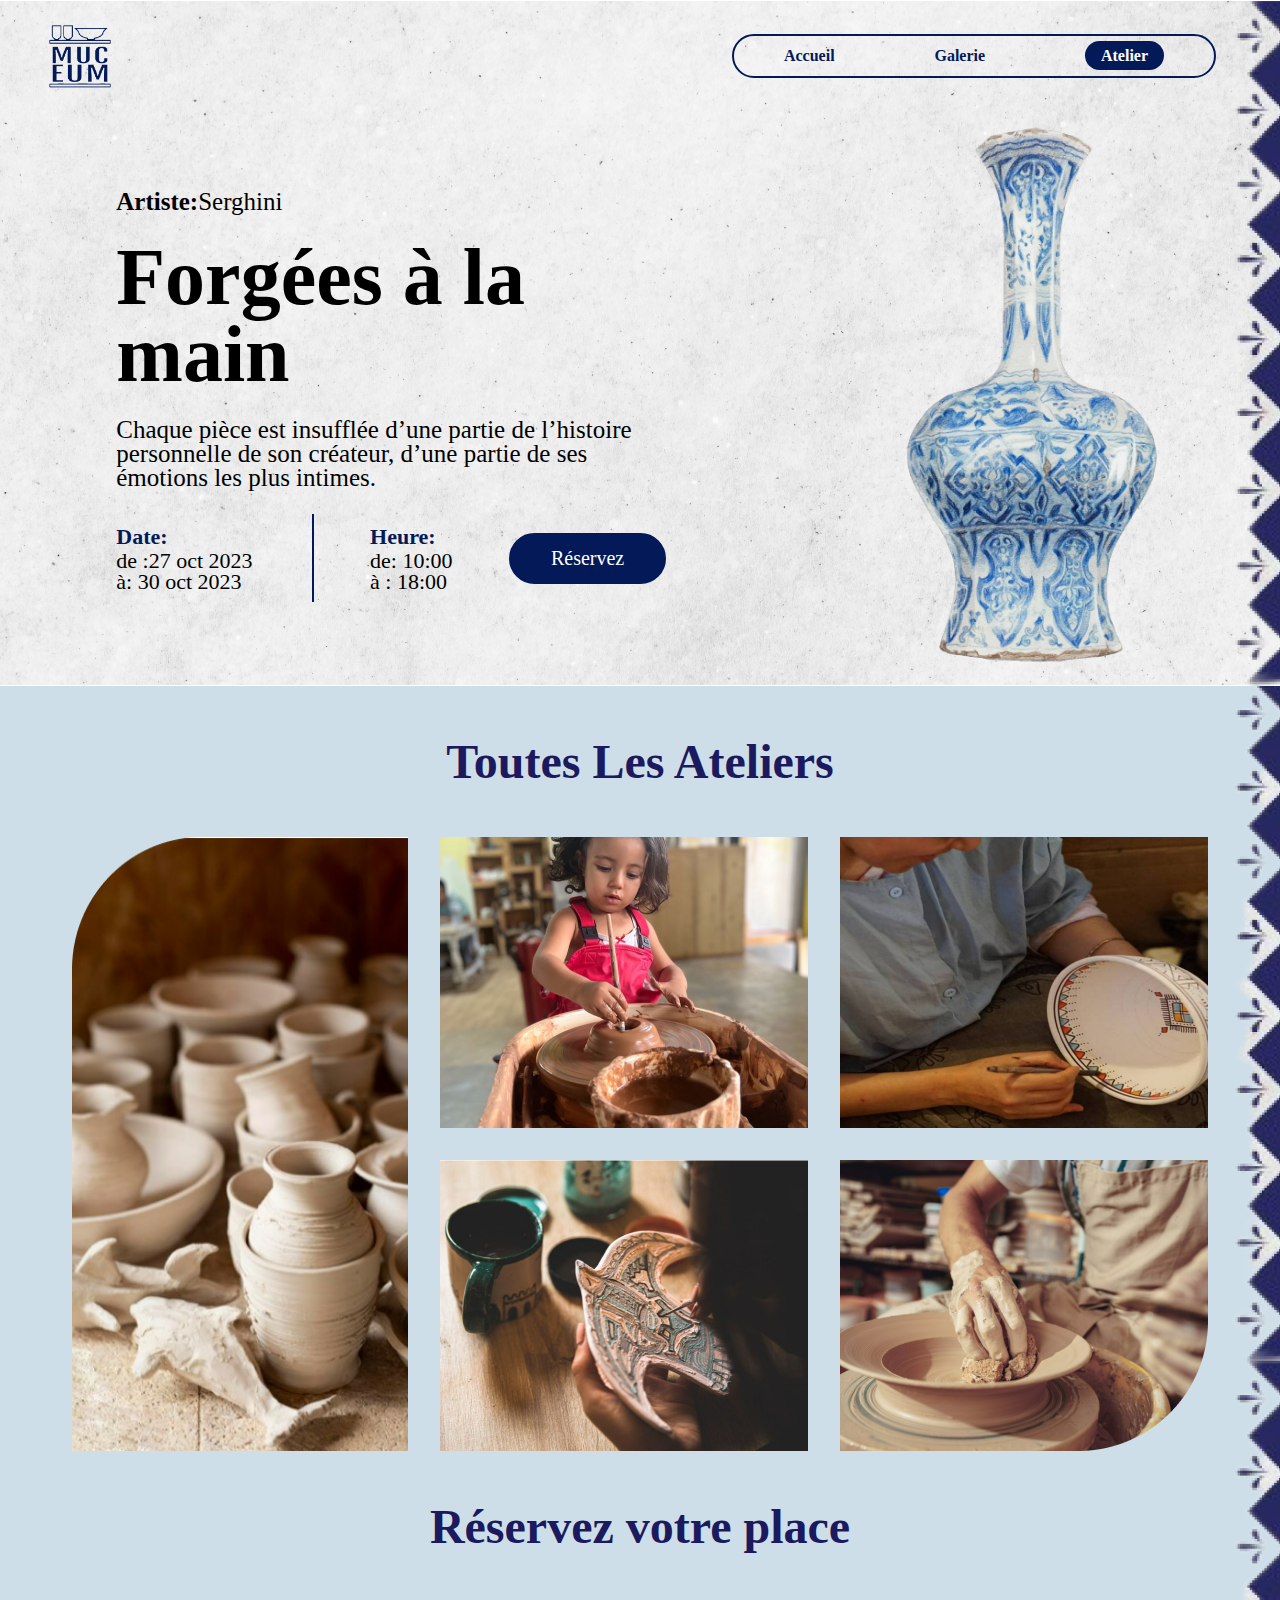
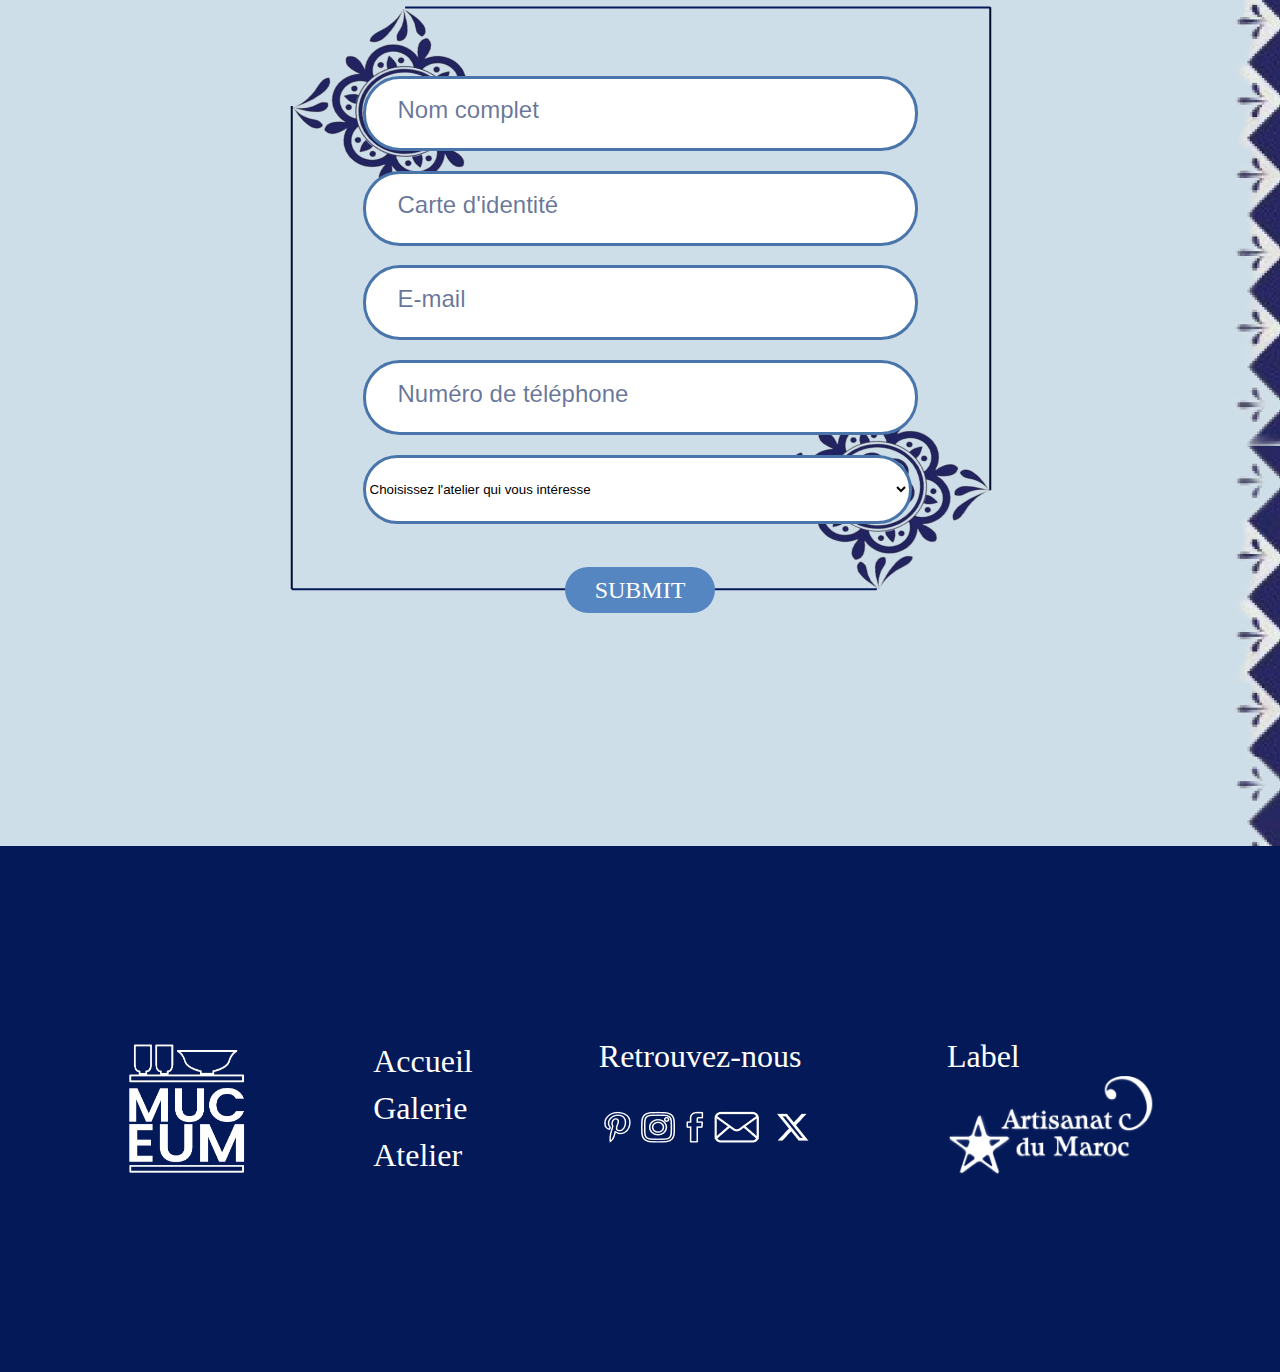
==== atelier.html @ 667f08ba "i just finished the gallery and the workshop  pages" ====
<!DOCTYPE html>
<html lang="en">
<head>
    <meta charset="UTF-8">
    <meta name="viewport" content="width=device-width, initial-scale=1.0">
    <link rel="stylesheet" href="./css/atelier.css">
    <title>Atelier</title>
</head>
<body>
    <header>
        <img src="./img/logob.png" class="logo" alt="logo" />
        <nav>
          <ul>
            <li><a href="index.html">Accueil</a></li>
            <li><a href="gallery.html">Galerie</a></li>
            <li><a class="active" href="atelier.html">Atelier</a></li>
          </ul>
        </nav>
    </header>
    <section id="sect1">
        <div class="container">
            <div class="info">
                <p><strong>Artiste:</strong>Serghini</p>
                <h1>Forgées à la main</h1>
                <p>Chaque pièce est insufflée d’une partie 
                    de l’histoire personnelle de son créateur,
                    d’une partie de ses émotions les plus intimes.</p>
                <div class="date">
                    <div class="day">
                        <h2>Date:</h2>
                        <p>de :27 oct 2023
                            à:     30 oct 2023</p>
                    </div>
                    <div class="line"></div>
                        <div class="time">
                            <h2>Heure:</h2>
                            <p style="width: 83px;">de: 10:00 
                               à  :  18:00</p>
                        </div>
                        <a href="#">Réservez</a>
                </div>
            </div>
            <div class="img">
                <img src="./img/img31.png" alt="">
            </div>
        </div>
    </section>
    <main>
        <section id="sect2">
            <h2>Toutes Les Ateliers</h2>
            <div class="piccont">
                <img src="./img/img32.png" alt="">
                <div class="fourpic">
                  <img src="./img/img33.png" alt="">
                  <img src="./img/img34.png" alt="">
                  <img src="./img/img35.png" alt="">
                  <img src="./img/img36.png" alt="">
                </div>
            </div>
        </section>
        <section id="sect3">
            <h2>Réservez votre place</h2>
            <div class="img">
                <img src="./img/img37.png" alt="">
            </div>
            <div class="inputs">
                <input type="text" placeholder="Nom complet">
                <input type="text" placeholder="Carte d'identité">
                <input type="text" placeholder="E-mail">
                <input type="text" placeholder="Numéro de téléphone">
                <select name="" class="option1">
                    <option value="" class="option1">Choisissez l'atelier qui vous intéresse</option>
                    <option value="dog" >Dog</option>
                    <option value="cat">Cat</option>
                    <option value="hamster">Hamster</option>
                    <option value="parrot">Parrot</option>
                    <option value="spider">Spider</option>
                </select>

            </div>
            <div class="btn">
                <a href="#">SUBMIT</a>
            </div>
        </section>
    </main>
    <footer>
        <div class="container">
          <img src="./img/logow.png" class="flogo" alt="">
          <div class="fnavbar">
            <ul>
              <li><a href="index.html">Accueil</a></li>
              <li><a href="gallery.html">Galerie</a></li>
              <li><a href="">Atelier</a></li>
            </ul>
          </div>
            <div class="findus">
              <h3>Retrouvez-nous</h3>
              <div class="sm">
                <img src="./img/pintrest.png" alt="">
                <img src="./img/instagram.png" alt="">
                <img src="./img/facebook.png" alt="">
                <img src="./img/email.png" alt="">
                <img src="./img/x.png" alt="">
              </div>
            </div>
              <div class="label">
                <h3>Label</h3>
                <img src="./img/label.png" alt="">
              </div>
        </div>
      </footer>
</body>
</html>
---- css/atelier.css ----
@import url('https://fonts.googleapis.com/css2?family=Be+Vietnam+Pro:ital,wght@0,100;0,200;0,300;0,400;0,500;0,600;0,800;0,900;1,100;1,200;1,300;1,400;1,500;1,600;1,800;1,900&family=DM+Serif+Display:ital@0;1&family=Reem+Kufi+Fun:wght@400;500;600;700&display=swap');

*{
    margin: 0;
    padding: 0;
}
body{
    font-family: 'playfair display';
    overflow-x: hidden;
}
header{
    display: flex;
    justify-content: space-between;
    align-items: center;
}
header .logo{
    width: 4rem;
    margin: 1.5rem  3rem;
}
nav ul{
    list-style: none;
    justify-content: space-around;
    display: flex;
    border: 2px solid #041958;
    border-radius: 30px;
    width: 30rem;
    height: 40px;
    margin: 1rem 4rem;
}
nav ul li{
    align-self: center;
    
}
.active{
    color: white;
    background-color: #041958 ;
    border-radius: 15px;
    padding: 6px 1rem ;
}
 /* nav ul .vec{
     display: none;
 } */
nav ul li a{
    text-decoration: none;
    color: #041958;
    text-align: center;
    font-family: 'inter';
    font-weight: bold;
}
#sect1{
    background-image: url(../img/img44.png);
    width: 1280px;
    height: 685px;
    margin-top: -7rem;
}
#sect1 .container{
    display: flex;
    align-items: center;
    justify-content: space-around;
    padding-top: 88px;
}
#sect1 .info{
    display: flex;
    flex-direction: column;
    gap: 1.5rem;
}
#sect1 .info h1{
    width: 440px;
    color: #000;
    font-size: 80px;
    font-weight: 600;
    line-height: 97.3%;
}
#sect1 .info p{
    width: 550px;
    color: #000;
    font-size: 25px;
    font-weight: 400;
    line-height: 97.3%;
}
#sect1 .info .date{
    display: flex;
    align-items: center;
    justify-content: space-between;
}
#sect1 .info .date h2{
    color: #041958;
    font-size: 22px;
    font-weight: 600;
}
#sect1 .info .date .line{
    width: 2px;
    height: 88px;
    background: #041958;
}
#sect1 .info .date p{
    width: 140px;
    color: #000000;
    font-size: 22px;
}
#sect1 .info .date a{
    border-radius: 30px;
    border: 2px solid #041958;
    background: #041958;
    color: #FFF;
    font-size: 20px;
    font-weight: 400;
    text-decoration: none;
    text-align: center;
    padding: 12px 40px;
}
#sect1 .container .img img{
    width: 265px;
}
main{
    background-image: url(../img/img45.png);
    width: 1280px;
    height: 1760px;
}
main #sect2{
    display: flex;
    flex-direction: column;
    align-items: center;
}
main h2{
    color: #1B1A5E;
    font-size: 3rem;
    font-weight: 600;
    margin: 3rem 0;
}
main #sect2 .piccont{
    display: flex;
    flex-wrap: wrap;
    gap: 2rem;
}
main #sect2 .fourpic{
    width: 768px;
    display: flex;
    flex-wrap: wrap;
    gap: 2rem;
}
main #sect3{
    display: flex;
    flex-direction: column;
    align-items: center;
}
main #sect3 img{
    z-index: -1;
}
main #sect3 .inputs{
    display: flex;
    flex-direction: column;
    gap: 1.23rem;
    margin-top:-524px ;
}
main #sect3 input , select{
    width: 549px;
    height: 69px;
    border-radius: 37px;
    border: 3px solid #4975AB;
    background: #FFF;
}
::placeholder {
    color: #0419589a;
    font-size: 24px;
    font-weight: 200;
    line-height: 97.3%; 
    padding-left: 2rem; 
}
 main #sect3 select .option1{
    color: #0419589a;
    font-size: 24px;
 }
main #sect3 a{
    border-radius: 37px;
    background: #5586C2;
    color: #FFF;
    font-size: 24px;
    font-weight: 400;
    line-height: 97.3%; 
    text-decoration: none;
    padding: 10px 30px ;
}
main #sect3 .btn{
    margin-top: 55px;
}
footer{
    background-color: #041958;
    width: 100%;
}
footer .container{
    display: flex;
    align-items: center;
    justify-content: space-evenly;
    padding: 12rem 0;
}
footer .container .flogo{
    width: 121px;
    height: 135px;
}
footer .container .fnavbar ul{
    list-style: none;
}
footer .container .fnavbar li{
    padding: 5px 0;
}
footer .container .fnavbar a{
    text-decoration: none;
    color: #FFF;
    font-family: 'inter';
    font-size: 2rem;
    font-weight: 400;
}
footer .container h3{
    color: #FFF;
    font-family: 'inter';
    font-size: 2rem;
    font-weight: 400;
}
footer .container .sm{
    display: flex;
    align-items: center;
    padding: 30px 0 ;
}
footer .container .sm img{
    padding: 0 5px;
}
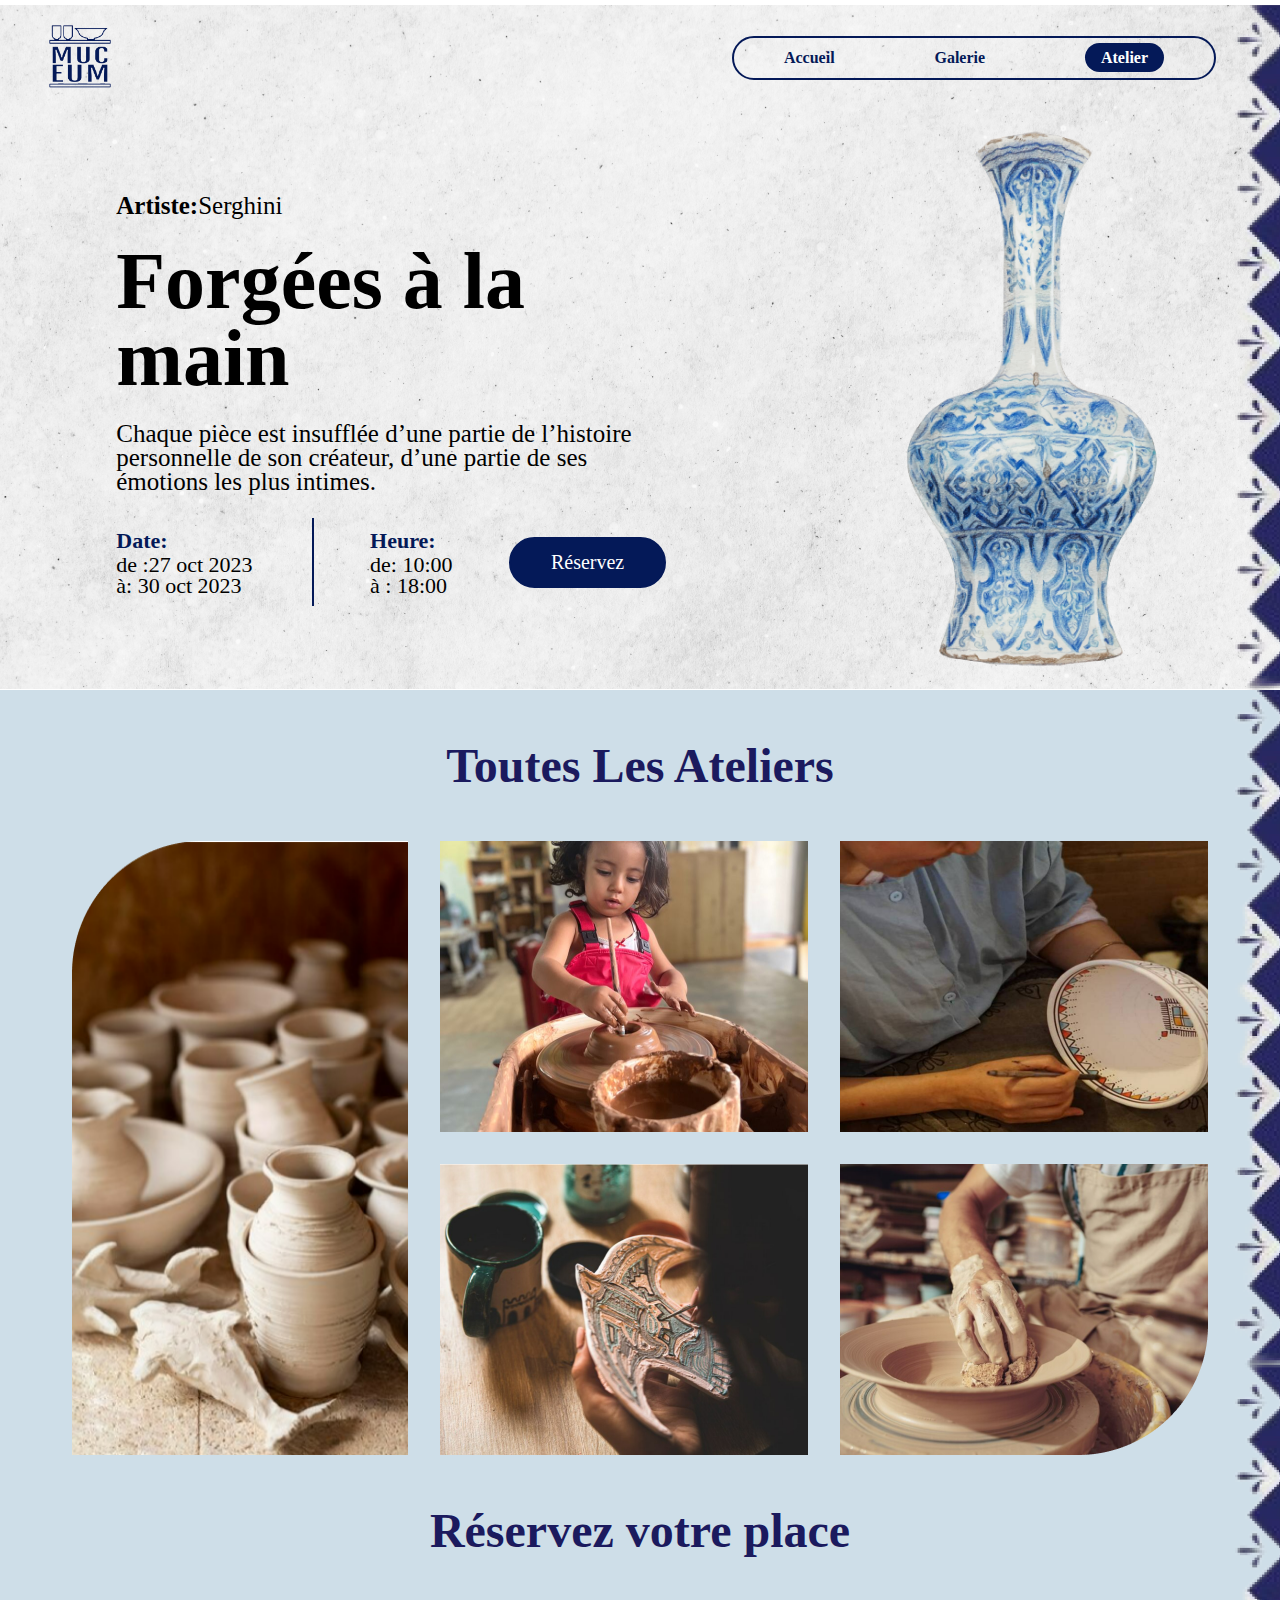
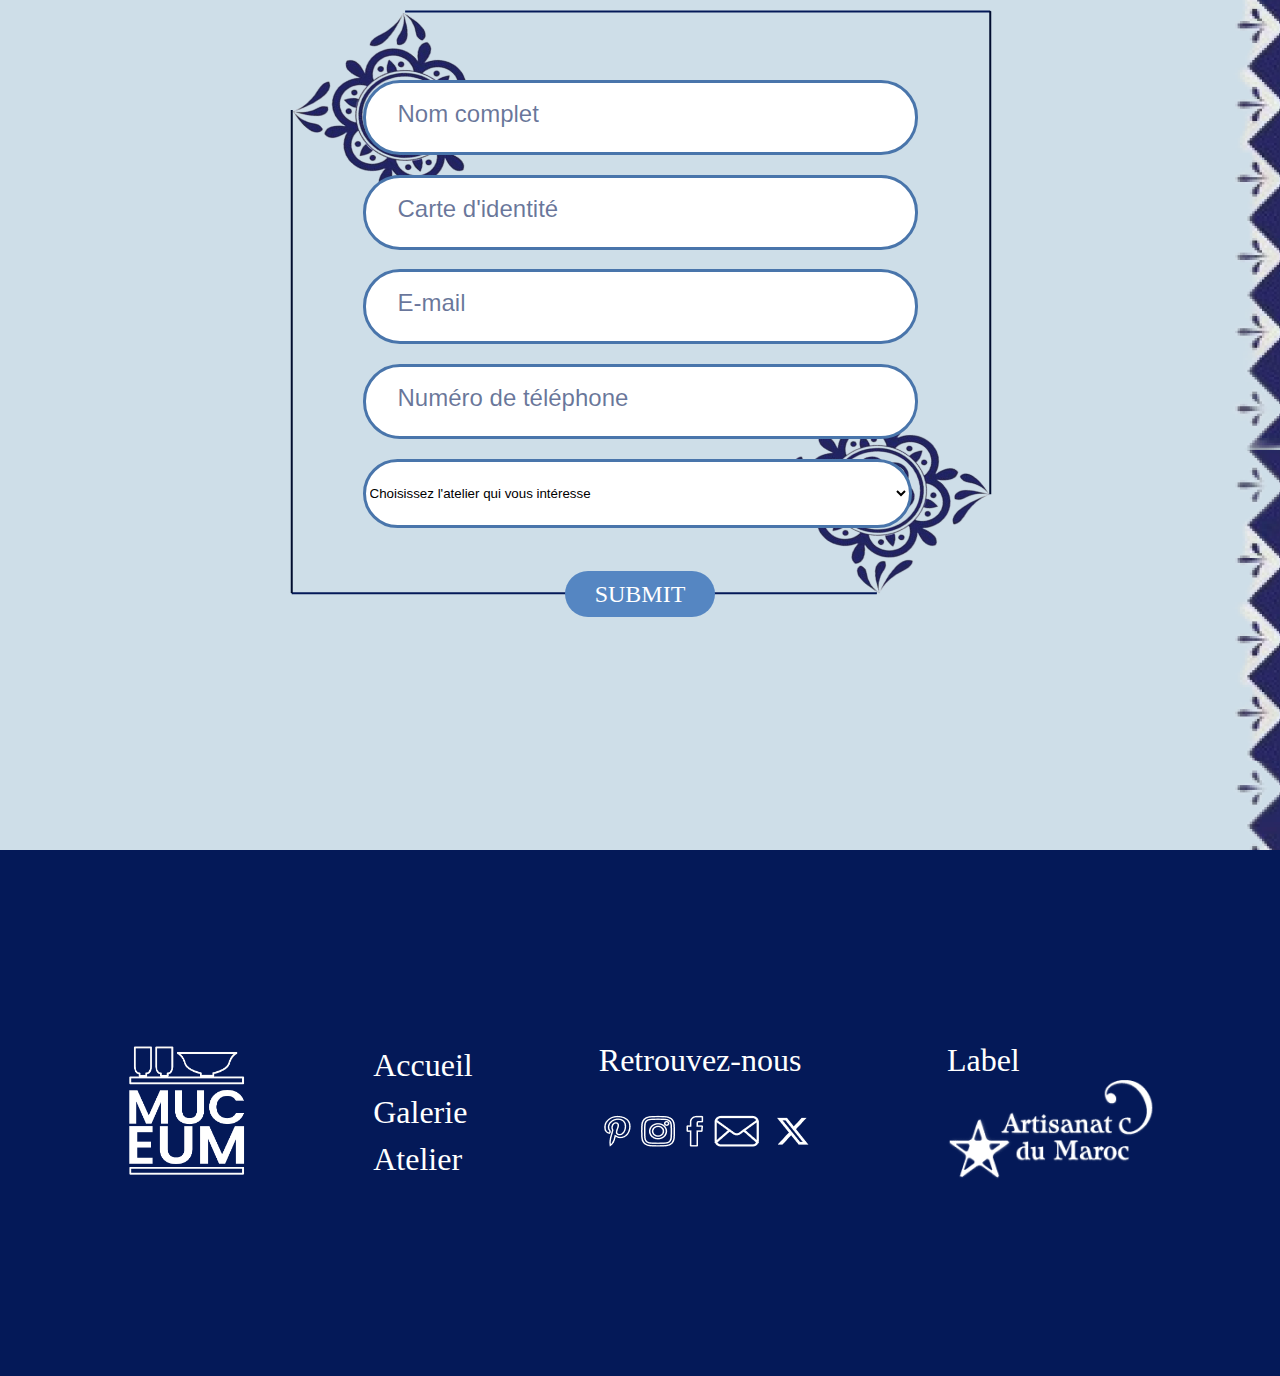
==== commit d92cac83: "working on animations" ====
--- a/atelier.html
+++ b/atelier.html
@@ -8,7 +8,7 @@
 </head>
 <body>
     <header>
-        <img src="./img/logob.png" class="logo" alt="logo" />
+      <a href="index.html"><img src="./img/logob.png" class="logo" alt=""></a>
         <nav>
           <ul>
             <li><a href="index.html">Accueil</a></li>
@@ -68,13 +68,13 @@
                 <input type="text" placeholder="Carte d'identité">
                 <input type="text" placeholder="E-mail">
                 <input type="text" placeholder="Numéro de téléphone">
-                <select name="" class="option1">
-                    <option value="" class="option1">Choisissez l'atelier qui vous intéresse</option>
-                    <option value="dog" >Dog</option>
-                    <option value="cat">Cat</option>
-                    <option value="hamster">Hamster</option>
-                    <option value="parrot">Parrot</option>
-                    <option value="spider">Spider</option>
+                <select name="">
+                    <option value="0" class="option1">Choisissez l'atelier qui vous intéresse</option>
+                    <option value="1" >Dog</option>
+                    <option value="2">Cat</option>
+                    <option value="3">Hamster</option>
+                    <option value="4">Parrot</option>
+                    <option value="5">Spider</option>
                 </select>
 
             </div>
@@ -85,12 +85,12 @@
     </main>
     <footer>
         <div class="container">
-          <img src="./img/logow.png" class="flogo" alt="">
+          <a href="index.html"><img src="./img/logow.png" class="flogo" alt=""></a>
           <div class="fnavbar">
             <ul>
               <li><a href="index.html">Accueil</a></li>
               <li><a href="gallery.html">Galerie</a></li>
-              <li><a href="">Atelier</a></li>
+              <li><a href="atelier.html">Atelier</a></li>
             </ul>
           </div>
             <div class="findus">
--- a/css/atelier.css
+++ b/css/atelier.css
@@ -29,7 +29,13 @@
 }
 nav ul li{
     align-self: center;
-    
+}
+nav ul li a:hover{
+    border: 2px solid #041958;
+    box-shadow: 5px 5px 8px #00000071;
+    border-radius: 18px;
+    padding: 6px 1rem ;
+    transition:  ease-in-out;
 }
 .active{
     color: white;
@@ -167,7 +173,8 @@
     line-height: 97.3%; 
     padding-left: 2rem; 
 }
- main #sect3 select .option1{
+.option1{
+    padding-left: 20px;
     color: #0419589a;
     font-size: 24px;
  }
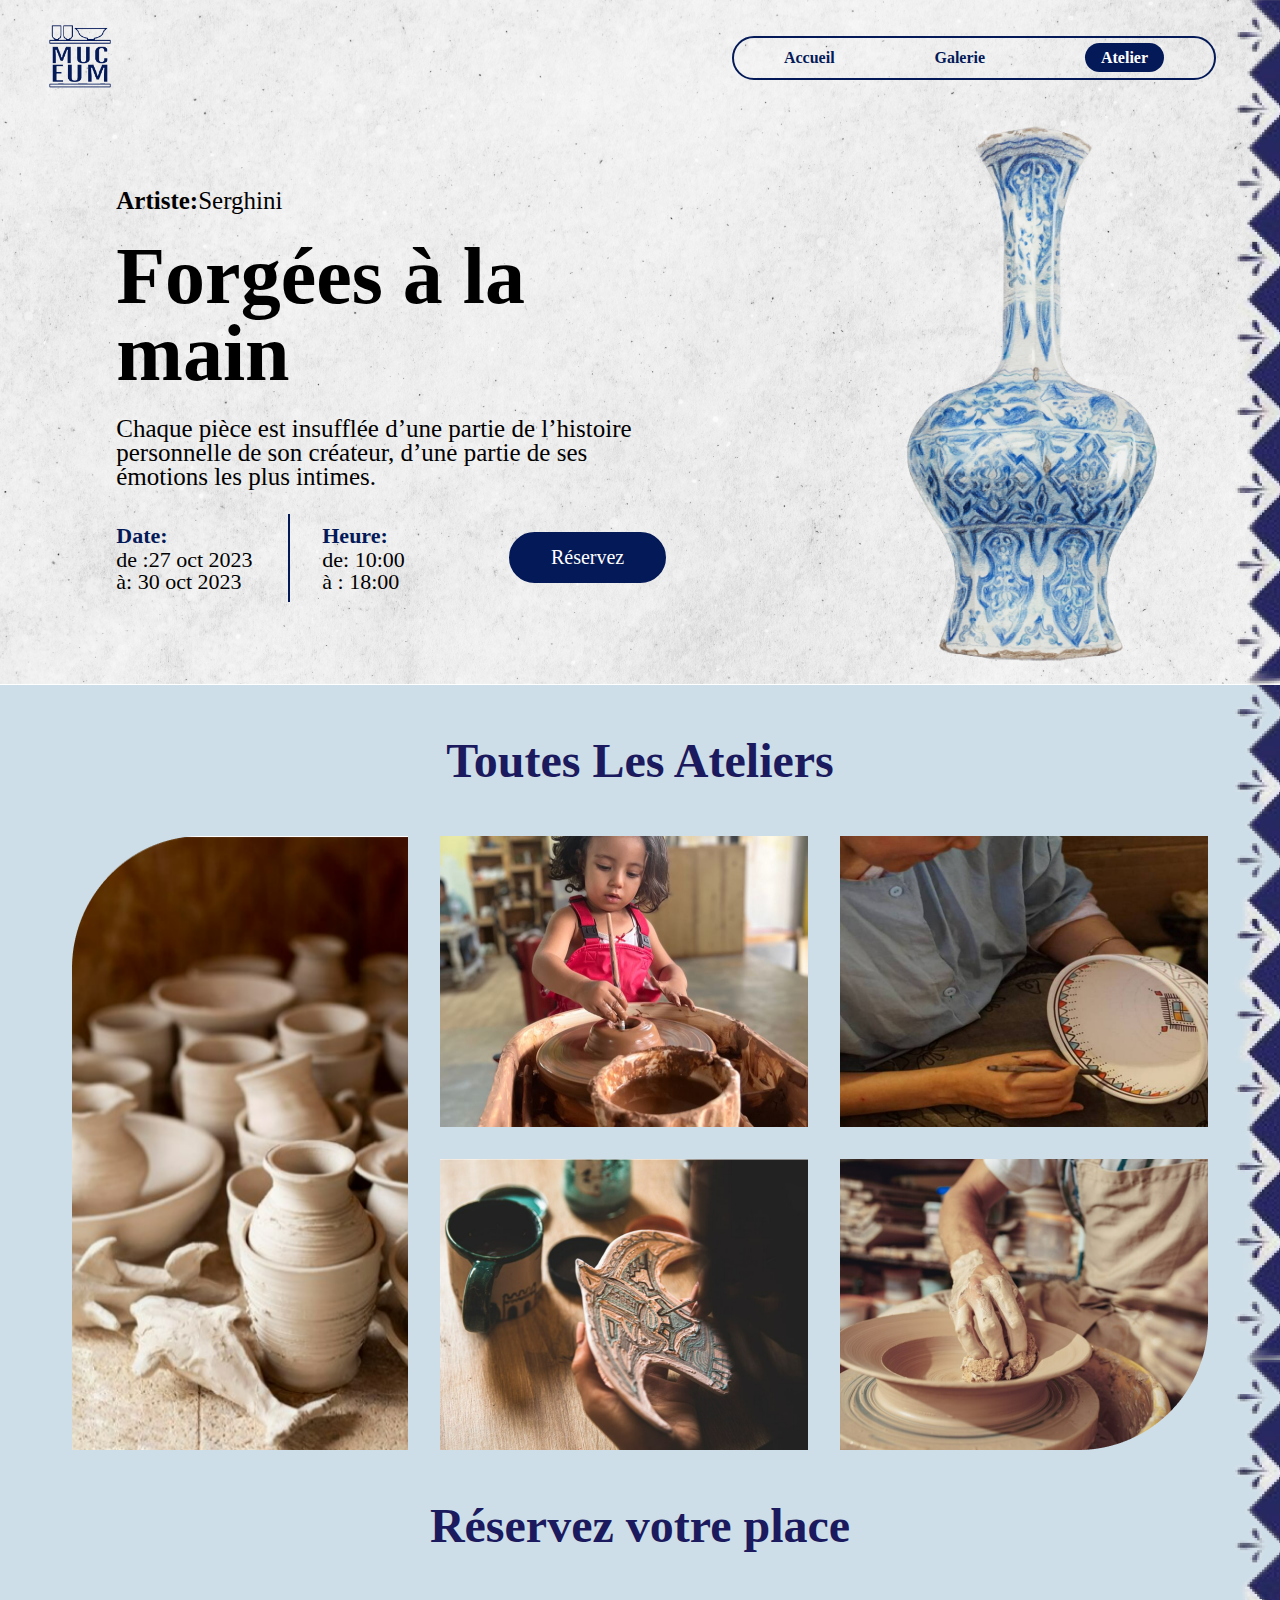
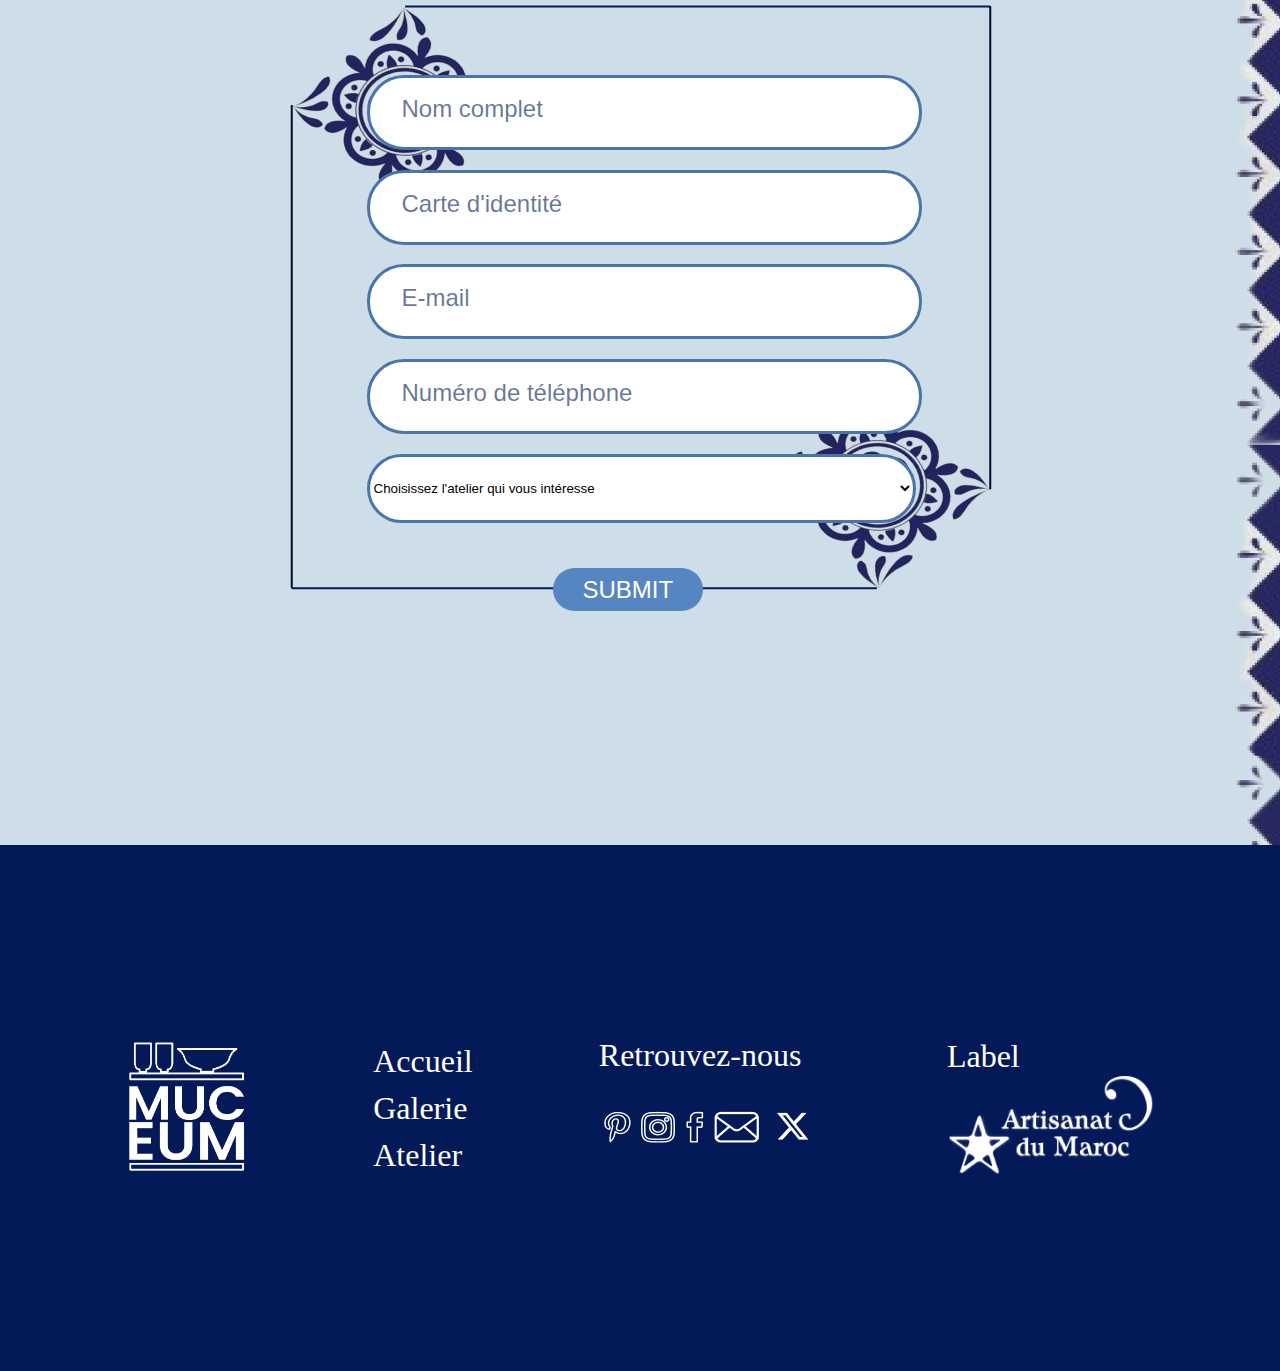
==== commit 251c9839: "done with responsive" ====
--- a/atelier.html
+++ b/atelier.html
@@ -9,13 +9,18 @@
 <body>
     <header>
       <a href="index.html"><img src="./img/logob.png" class="logo" alt=""></a>
-        <nav>
-          <ul>
-            <li><a href="index.html">Accueil</a></li>
-            <li><a href="gallery.html">Galerie</a></li>
-            <li><a class="active" href="atelier.html">Atelier</a></li>
+        <nav class="navbar">
+          <ul class="nav-menu">
+            <li class="nav-item"><a href="index.html">Accueil</a></li>
+            <li class="nav-item"><a href="gallery.html">Galerie</a></li>
+            <li class="nav-item"><a class="active" href="atelier.html">Atelier</a></li>
           </ul>
         </nav>
+        <div class="hamburger">
+          <span class="bar"></span>
+          <span class="bar"></span>
+          <span class="bar"></span>
+        </div>
     </header>
     <section id="sect1">
         <div class="container">
@@ -26,17 +31,19 @@
                     de l’histoire personnelle de son créateur,
                     d’une partie de ses émotions les plus intimes.</p>
                 <div class="date">
+                  <div class="cont">
                     <div class="day">
-                        <h2>Date:</h2>
-                        <p>de :27 oct 2023
-                            à:     30 oct 2023</p>
-                    </div>
-                    <div class="line"></div>
-                        <div class="time">
-                            <h2>Heure:</h2>
-                            <p style="width: 83px;">de: 10:00 
-                               à  :  18:00</p>
+                      <h2>Date:</h2>
+                      <p>de :27 oct 2023
+                        à:     30 oct 2023</p>
+                      </div>
+                      <div class="line"></div>
+                      <div class="time">
+                        <h2>Heure:</h2>
+                        <p style="width: 83px;">de: 10:00 
+                          à  :  18:00</p>
                         </div>
+                      </div>
                         <a href="#">Réservez</a>
                 </div>
             </div>
@@ -60,26 +67,28 @@
         </section>
         <section id="sect3">
             <h2>Réservez votre place</h2>
-            <div class="img">
+            <div class="cont">
+              <div class="img">
                 <img src="./img/img37.png" alt="">
-            </div>
-            <div class="inputs">
-                <input type="text" placeholder="Nom complet">
-                <input type="text" placeholder="Carte d'identité">
-                <input type="text" placeholder="E-mail">
-                <input type="text" placeholder="Numéro de téléphone">
+              </div>
+              <div class="inputs">
+                <input id="fn" type="text" placeholder="Nom complet">
+                <input id="cin" type="text" placeholder="Carte d'identité">
+                <input id="txtEmail" type="text" placeholder="E-mail">
+                <input id="phone" type="text" placeholder="Numéro de téléphone">
                 <select name="">
-                    <option value="0" class="option1">Choisissez l'atelier qui vous intéresse</option>
-                    <option value="1" >Dog</option>
-                    <option value="2">Cat</option>
-                    <option value="3">Hamster</option>
-                    <option value="4">Parrot</option>
-                    <option value="5">Spider</option>
+                  <option value="0" class="option1">Choisissez l'atelier qui vous intéresse</option>
+                  <option value="1">Atelier 1</option>
+                  <option value="2">Atelier 2</option>
+                  <option value="3">Atelier 3</option>
+                  <option value="4">Atelier 4</option>
+                  <option value="5">Atelier 5</option>
                 </select>
-
-            </div>
-            <div class="btn">
-                <a href="#">SUBMIT</a>
+                
+              </div>
+              <div class="btn">
+                <button onclick="RegEx()">SUBMIT</button>
+              </div>
             </div>
         </section>
     </main>
@@ -109,5 +118,8 @@
               </div>
         </div>
       </footer>
+
+      <script src="js/menu.js"></script>
+      <script src="js/regex.js"></script>
 </body>
 </html>--- a/css/atelier.css
+++ b/css/atelier.css
@@ -43,9 +43,9 @@
     border-radius: 15px;
     padding: 6px 1rem ;
 }
- /* nav ul .vec{
+.vec{
      display: none;
- } */
+ }
 nav ul li a{
     text-decoration: none;
     color: #041958;
@@ -55,9 +55,9 @@
 }
 #sect1{
     background-image: url(../img/img44.png);
-    width: 1280px;
+    width: 100%;
     height: 685px;
-    margin-top: -7rem;
+    margin-top: -7.3rem;
 }
 #sect1 .container{
     display: flex;
@@ -84,6 +84,11 @@
     font-weight: 400;
     line-height: 97.3%;
 }
+#sect1 .info .date .cont{
+    display: flex;
+    align-items: center;
+    GAP: 2rem;
+}
 #sect1 .info .date{
     display: flex;
     align-items: center;
@@ -120,7 +125,7 @@
 }
 main{
     background-image: url(../img/img45.png);
-    width: 1280px;
+    width: 100%;
     height: 1760px;
 }
 main #sect2{
@@ -158,6 +163,7 @@
     flex-direction: column;
     gap: 1.23rem;
     margin-top:-524px ;
+    margin-left: 82px;
 }
 main #sect3 input , select{
     width: 549px;
@@ -178,7 +184,7 @@
     color: #0419589a;
     font-size: 24px;
  }
-main #sect3 a{
+main #sect3 button{
     border-radius: 37px;
     background: #5586C2;
     color: #FFF;
@@ -187,9 +193,12 @@
     line-height: 97.3%; 
     text-decoration: none;
     padding: 10px 30px ;
+    border: none;
+    cursor: pointer;
 }
 main #sect3 .btn{
-    margin-top: 55px;
+    margin-top: 45px;
+    margin-left: 268px;
 }
 footer{
     background-color: #041958;
@@ -231,4 +240,143 @@
 }
 footer .container .sm img{
     padding: 0 5px;
-}+}
+.hamburger{
+    display: none;
+    cursor: pointer;
+  }
+  
+  .bar{
+    display: block;
+    width: 25px;
+    height: 3px;
+    margin: 5px auto;
+    -webkit-transition: all 0.3s ease;
+    transition: all 0.3s ease;
+    background-color: #050434;
+  }
+@media screen and (max-width: 430px) {
+    header {
+        align-items: center;
+      }
+      .hamburger{
+        display: block;
+      }
+    
+      .hamburger.active .bar:nth-child(2){
+        opacity: 0;
+      }
+      .hamburger.active .bar:nth-child(1){
+        transform: translateY(8px) rotate(45deg);
+      }
+      .hamburger.active .bar:nth-child(3){
+        transform: translateY(-8px) rotate(-45deg);
+      }
+   
+      .nav-menu{
+        position: absolute;
+        border: none;
+        left: -15%;
+        top: -40%;
+        background-color: #010121a4;
+        height: 150px;
+        gap: 0;
+        flex-direction: column;
+        width: 100%;
+        text-align: center;
+        transition: 0.3s;
+      }
+    
+      .nav-item{
+        margin: 16px 0;
+      }
+    
+      .nav-menu.active{
+        top: 25%;
+      }
+    header .logo{
+        width: 4rem;
+        margin: 1.5rem  2rem;
+    }
+    #sect1{
+        background-image: url(../img/img44.png);
+        background-size: cover;
+        width: 430px;
+        height: 1000px;
+        
+    }
+    #sect1 .container{
+        display: flex;
+        flex-wrap: wrap;
+        padding-top: 110px;
+        margin-right: -5rem;
+    }
+    #sect1 .info .date .cont {
+      margin-left: -144px;
+    }
+    #sect1 .info .date {
+        flex-direction: column;
+        gap: 1rem;
+    }
+    #sect1 .info h1 {
+        font-size: 4rem;
+    }
+    #sect1 .info p {
+        width: 374px;
+    }
+    #sect1 .container .img{
+        margin-right: 80px;
+    }
+    #sect1 .container .img img {
+        width: 165px;
+    }
+    #sect1 .info .date a {
+        margin-right: 271px;
+    }
+    main {
+        background-size: cover;
+        margin-top: -10px;
+    }
+    main h2 {
+        font-size: 2rem;
+    }
+    main #sect2 .piccont {
+        scale: 0.8;
+        margin-top: -172px;
+    }
+    main #sect2 .piccont img{
+        margin-left: 205px;
+    }
+    main #sect2 .fourpic {
+        flex-wrap: nowrap;
+        flex-direction: column;
+    }
+    main #sect2 .fourpic img{
+        width: 336px;
+    }
+    main #sect3{
+        background-color:#CEDEE8 ;
+        margin-top: -189px;
+    } 
+    main #sect3 .cont{
+        scale: 0.5;
+        margin-top: -163px;
+    }
+    footer {
+        margin-top: 280px;
+    }
+    footer .container{
+        flex-wrap: wrap;
+        flex-direction: column;
+        gap: 10px;
+    }
+    footer .container .label{
+        display: flex;
+        flex-direction: column;
+        align-items: center;
+    }
+    footer .container{
+        gap: 3rem;
+        transform: scale(0.7);
+    }
+    }